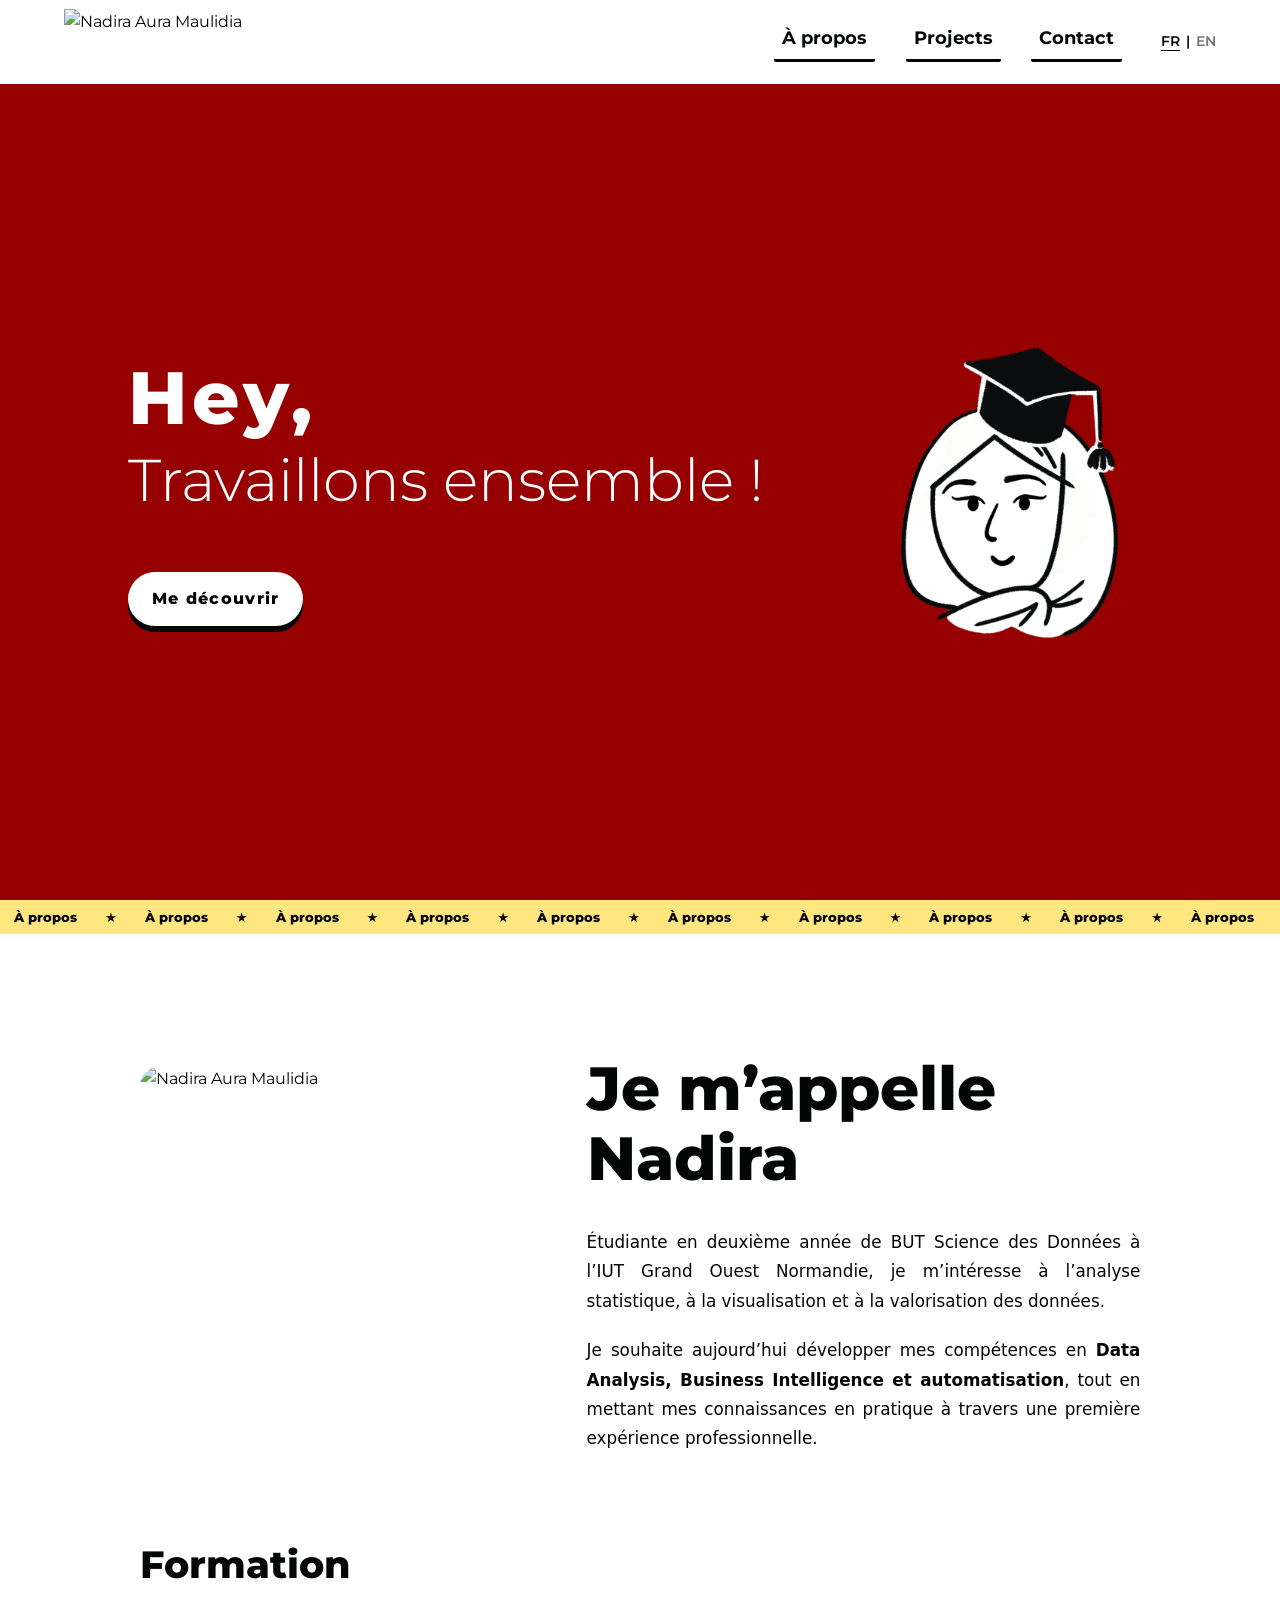
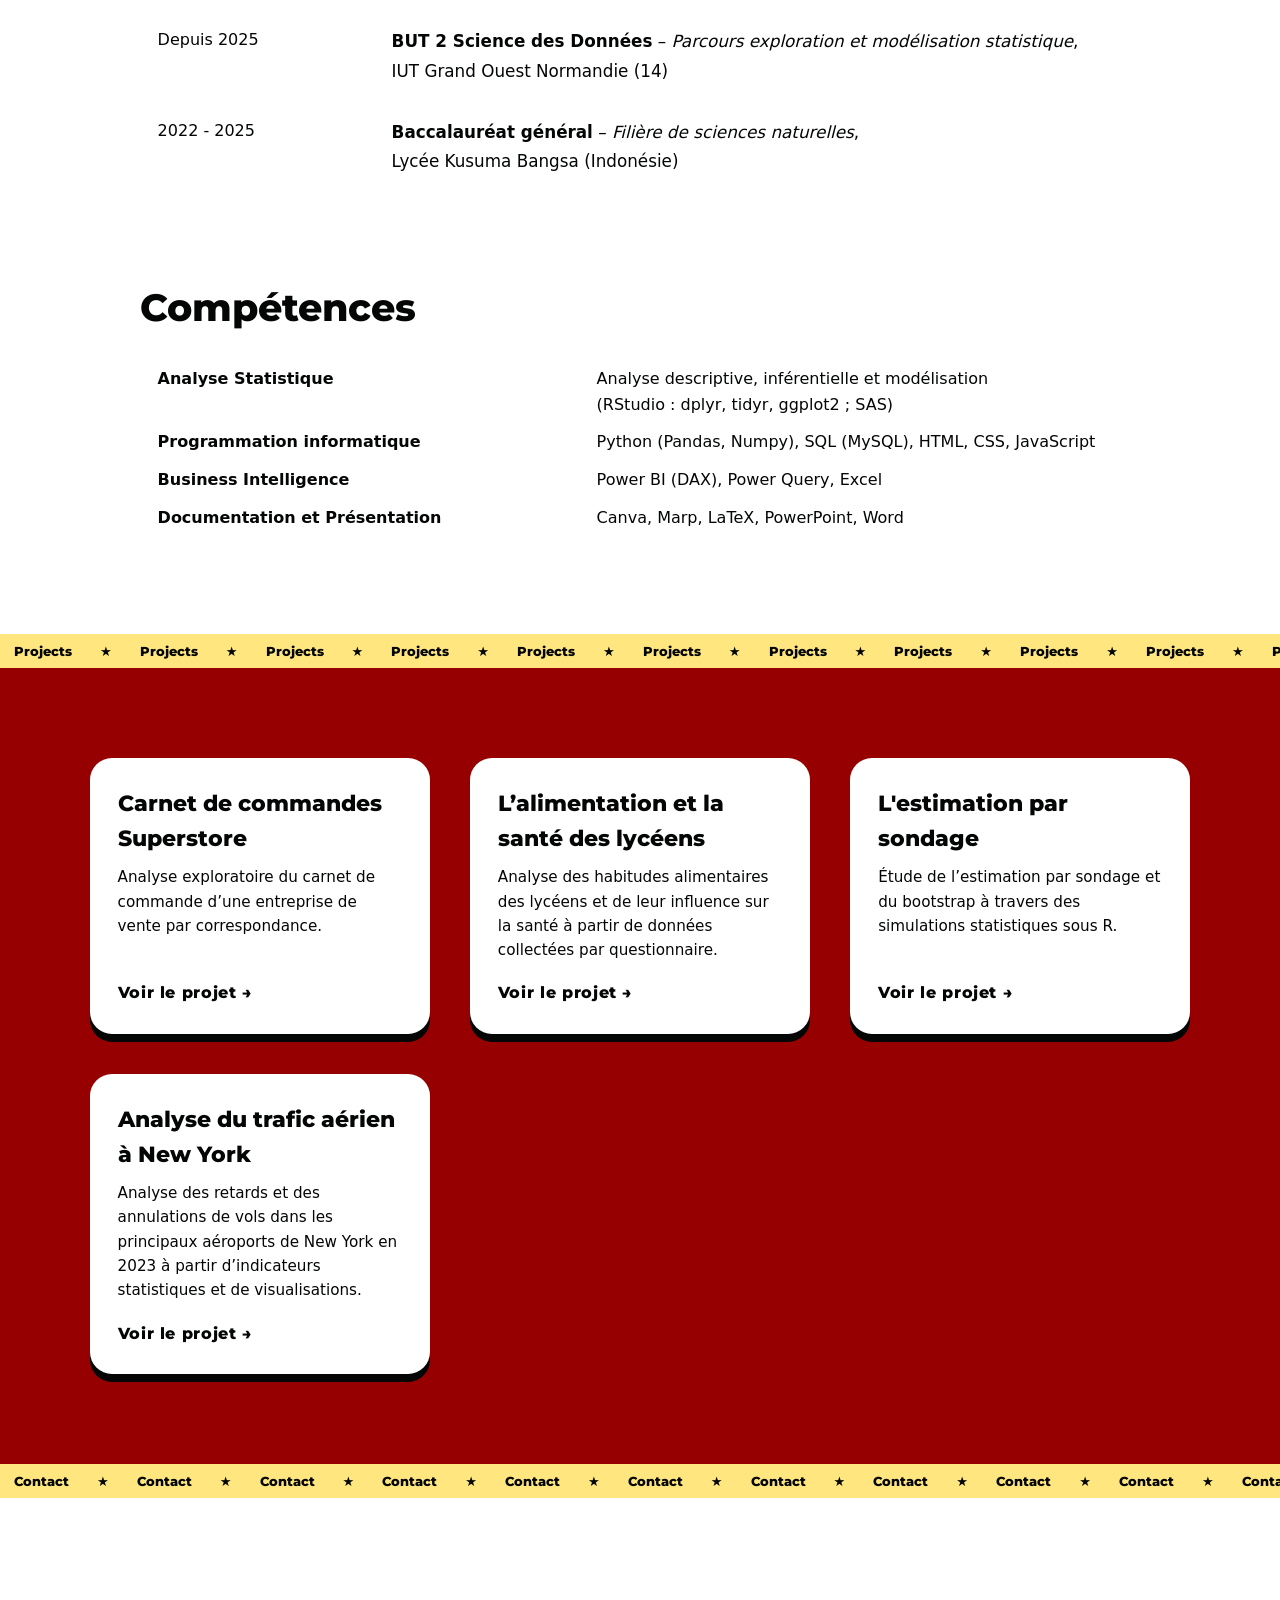
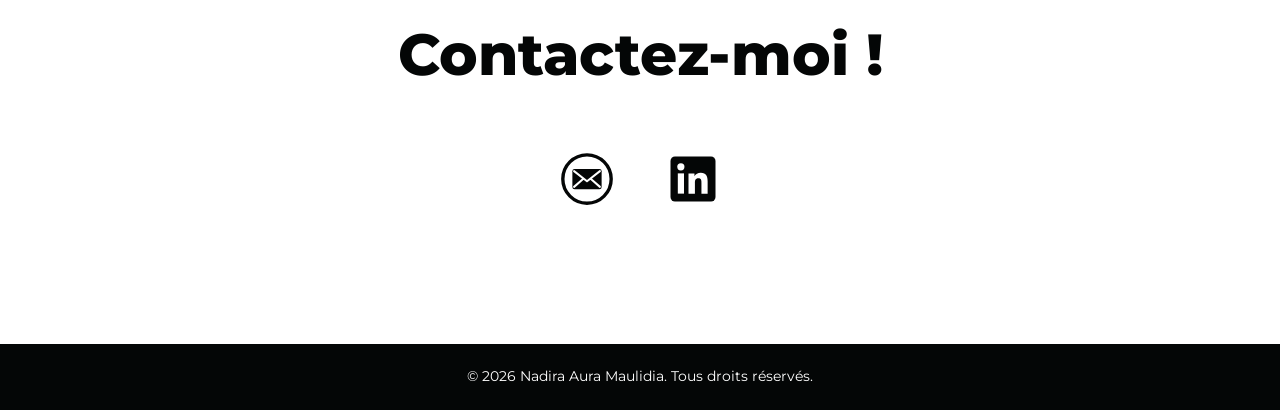
==== fr/index.html @ 89add8f6 "Add files via upload" ====
<!DOCTYPE html>
<html lang="fr">
<head>
  <meta charset="utf-8">
  <meta name="viewport" content="width=device-width, initial-scale=1">
  <title>Nadira Aura Maulidia</title>
  <meta name="description" content="Étudiante en deuxième année de BUT Science des Données à l’IUT Grand Ouest Normandie, je m’intéresse à l’analyse statistique, à la visualisation et à la valorisation des données.">
  <link rel="preconnect" href="https://fonts.googleapis.com">
  <link rel="preconnect" href="https://fonts.gstatic.com" crossorigin>
  <link href="https://fonts.googleapis.com/css2?family=Montserrat:wght@300;400;600;700;800&display=swap" rel="stylesheet">
  <link rel="stylesheet" href="../css/style.css">
</head>
<body>
  <header class="nav-bar">
    <div class="nav-inner">
      <a class="logo" href="index.html#home"><img src="../assets/logo.png" alt="Nadira Aura Maulidia"></a>
      <nav class="nav-links">
        <a class="link" href="index.html#about">À propos</a>
        <a class="link" href="index.html#projects">Projects</a>
        <a class="link" href="index.html#contact">Contact</a>
        <div class="lang"><a href="../fr/index.html" class="current">FR</a><span>|</span><a href="../en/index.html">EN</a></div>
      </nav>
    </div>
  </header>

  <main>
    <section class="hero" id="home">
      <div class="hero-inner">
        <div>
          <h1>Hey,</h1>
          <p class="sub">Travaillons ensemble !</p>
          <a class="btn" href="#about">Me découvrir</a>
        </div>
        <img src="../assets/illustration.png" alt="">
      </div>
    </section>

    <div id="about">
    <div class="band" aria-hidden="true">
      <div class="band-track"><span>À propos</span><span>★</span><span>À propos</span><span>★</span><span>À propos</span><span>★</span><span>À propos</span><span>★</span><span>À propos</span><span>★</span><span>À propos</span><span>★</span><span>À propos</span><span>★</span><span>À propos</span><span>★</span><span>À propos</span><span>★</span><span>À propos</span><span>★</span><span>À propos</span><span>★</span><span>À propos</span><span>★</span><span>À propos</span><span>★</span><span>À propos</span><span>★</span><span>À propos</span><span>★</span><span>À propos</span><span>★</span><span>À propos</span><span>★</span><span>À propos</span><span>★</span><span>À propos</span><span>★</span><span>À propos</span><span>★</span><span>À propos</span><span>★</span><span>À propos</span><span>★</span><span>À propos</span><span>★</span><span>À propos</span><span>★</span><span>À propos</span><span>★</span><span>À propos</span><span>★</span><span>À propos</span><span>★</span><span>À propos</span><span>★</span></div>
    </div>
    </div>
    <section class="about">
      <div class="about-top">
        <img src="../assets/photo.jpg" alt="Nadira Aura Maulidia">
        <div>
          <h2 class="name">Je m’appelle Nadira</h2>
          <p class="text">Étudiante en deuxième année de BUT Science des Données à l’IUT Grand Ouest Normandie, je m’intéresse à l’analyse statistique, à la visualisation et à la valorisation des données.</p>
          <p class="text">Je souhaite aujourd’hui développer mes compétences en <strong>Data Analysis, Business Intelligence et automatisation</strong>, tout en mettant mes connaissances en pratique à travers une première expérience professionnelle.</p>
        </div>
      </div>
      <h3>Formation</h3>
      <dl class="rows">
        <div class="row edu"><dt class="when">Depuis 2025</dt><dd class="text" style="text-align:left"><strong>BUT 2 Science des Données</strong> – <em>Parcours exploration et modélisation statistique</em>,<br>IUT Grand Ouest Normandie (14)</dd></div>
        <div class="row edu"><dt class="when">2022 - 2025</dt><dd class="text" style="text-align:left"><strong>Baccalauréat général</strong> – <em>Filière de sciences naturelles</em>,<br>Lycée Kusuma Bangsa (Indonésie)</dd></div>
      </dl>
      <h3>Compétences</h3>
      <dl class="rows skills">
        <div class="row"><dt>Analyse Statistique</dt><dd>Analyse descriptive, inférentielle et modélisation<br>(RStudio : dplyr, tidyr, ggplot2 ; SAS)</dd></div>
        <div class="row"><dt>Programmation informatique</dt><dd>Python (Pandas, Numpy), SQL (MySQL), HTML, CSS, JavaScript</dd></div>
        <div class="row"><dt>Business Intelligence</dt><dd>Power BI (DAX), Power Query, Excel</dd></div>
        <div class="row"><dt>Documentation et Présentation</dt><dd>Canva, Marp, LaTeX, PowerPoint, Word</dd></div>
      </dl>
    </section>

    <div id="projects">
    <div class="band" aria-hidden="true">
      <div class="band-track"><span>Projects</span><span>★</span><span>Projects</span><span>★</span><span>Projects</span><span>★</span><span>Projects</span><span>★</span><span>Projects</span><span>★</span><span>Projects</span><span>★</span><span>Projects</span><span>★</span><span>Projects</span><span>★</span><span>Projects</span><span>★</span><span>Projects</span><span>★</span><span>Projects</span><span>★</span><span>Projects</span><span>★</span><span>Projects</span><span>★</span><span>Projects</span><span>★</span><span>Projects</span><span>★</span><span>Projects</span><span>★</span><span>Projects</span><span>★</span><span>Projects</span><span>★</span><span>Projects</span><span>★</span><span>Projects</span><span>★</span><span>Projects</span><span>★</span><span>Projects</span><span>★</span><span>Projects</span><span>★</span><span>Projects</span><span>★</span><span>Projects</span><span>★</span><span>Projects</span><span>★</span><span>Projects</span><span>★</span><span>Projects</span><span>★</span></div>
    </div>
    </div>
    <section class="projects">
      <div class="cards">
        <a class="card" href="project-1.html">
          <h3>Carnet de commandes Superstore</h3>
          <p>Analyse exploratoire du carnet de commande d’une entreprise de vente par correspondance.</p>
          <span class="more">Voir le projet →</span>
        </a>
        <a class="card" href="project-2.html">
          <h3>L’alimentation et la santé des lycéens</h3>
          <p>Analyse des habitudes alimentaires des lycéens et de leur influence sur la santé à partir de données collectées par questionnaire.</p>
          <span class="more">Voir le projet →</span>
        </a>
        <a class="card" href="project-3.html">
          <h3>L'estimation par sondage</h3>
          <p>Étude de l’estimation par sondage et du bootstrap à travers des simulations statistiques sous R.</p>
          <span class="more">Voir le projet →</span>
        </a>
        <a class="card" href="project-4.html">
          <h3>Analyse du trafic aérien à New York</h3>
          <p>Analyse des retards et des annulations de vols dans les principaux aéroports de New York en 2023 à partir d’indicateurs statistiques et de visualisations.</p>
          <span class="more">Voir le projet →</span>
        </a>
      </div>
    </section>

    <div id="contact">
    <div class="band" aria-hidden="true">
      <div class="band-track"><span>Contact</span><span>★</span><span>Contact</span><span>★</span><span>Contact</span><span>★</span><span>Contact</span><span>★</span><span>Contact</span><span>★</span><span>Contact</span><span>★</span><span>Contact</span><span>★</span><span>Contact</span><span>★</span><span>Contact</span><span>★</span><span>Contact</span><span>★</span><span>Contact</span><span>★</span><span>Contact</span><span>★</span><span>Contact</span><span>★</span><span>Contact</span><span>★</span><span>Contact</span><span>★</span><span>Contact</span><span>★</span><span>Contact</span><span>★</span><span>Contact</span><span>★</span><span>Contact</span><span>★</span><span>Contact</span><span>★</span><span>Contact</span><span>★</span><span>Contact</span><span>★</span><span>Contact</span><span>★</span><span>Contact</span><span>★</span><span>Contact</span><span>★</span><span>Contact</span><span>★</span><span>Contact</span><span>★</span><span>Contact</span><span>★</span></div>
    </div>
    </div>
    <section class="contact">
      <h2>Contactez-moi !</h2>
      <div class="icons">
        <a href="mailto:hi.nadiraura@gmail.com" aria-label="Envoyer un e-mail"><svg viewBox="0 0 48 48" aria-hidden="true"><circle cx="24" cy="24" r="21.5" fill="none" stroke="#040606" stroke-width="3"/><rect x="11" y="15" width="26" height="18" rx="2" fill="#040606"/><path d="M12.5 17l11.5 9 11.5-9M12.5 31l8-7m15 7l-8-7" fill="none" stroke="#fff" stroke-width="1.8" stroke-linecap="round" stroke-linejoin="round"/></svg></a>
        <a href="https://www.linkedin.com/in/nadiraura" target="_blank" rel="noopener noreferrer" aria-label="LinkedIn"><svg viewBox="0 0 48 48" aria-hidden="true"><rect x="4" y="4" width="40" height="40" rx="4" fill="#040606"/><rect x="10.5" y="19" width="5.5" height="18" fill="#fff"/><circle cx="13.2" cy="13.2" r="3.2" fill="#fff"/><path d="M20 19h5.3v2.5c1-1.8 3-3 5.6-3 5 0 6.1 3.3 6.1 7.6V37h-5.5v-9.4c0-2.2 0-4.2-2.7-4.2s-3.1 2-3.1 4.1V37H20z" fill="#fff"/></svg></a>
      </div>
    </section>
  </main>

  <footer class="footer">© 2026 Nadira Aura Maulidia. Tous droits réservés.</footer>

  <script src="../js/nav.js"></script>
</body>
</html>
---- css/style.css ----
/* ===== Portfolio de Nadira — style inspiré de la maquette Canva ===== */
:root {
  --red: #970000;
  --yellow: #ffe67f;
  --black: #040606;
  --white: #ffffff;
  --max: 1180px;
  --nav-h: 84px;
}

* { box-sizing: border-box; margin: 0; padding: 0; }
html { scroll-behavior: smooth; scroll-padding-top: var(--nav-h); }
body {
  font-family: "Montserrat", "Segoe UI", system-ui, sans-serif;
  color: var(--black);
  background: var(--white);
  line-height: 1.6;
  -webkit-font-smoothing: antialiased;
}
a { color: inherit; text-decoration: none; }
ul { list-style: none; }
img { max-width: 100%; display: block; }

/* ---------- Barre de navigation ---------- */
.nav-bar {
  position: sticky; top: 0; z-index: 50; height: var(--nav-h);
  background: var(--white);
}
.nav-inner {
  max-width: 1366px; margin: 0 auto; height: 100%; padding: 0 clamp(16px, 5vw, 76px);
  display: flex; align-items: center; justify-content: space-between; gap: 16px;
}
.logo img { height: 66px; width: auto; }
.nav-links { display: flex; align-items: center; gap: clamp(12px, 2.4vw, 32px); }
.nav-links a.link {
  font-weight: 700; font-size: clamp(0.9rem, 1.4vw, 1.15rem);
  padding: 2px 8px 6px; border-bottom: 3px solid var(--black); border-radius: 2px;
  white-space: nowrap; transition: transform .15s;
}
.nav-links a.link:hover { transform: translateY(-2px); }
.lang { display: flex; gap: 6px; font-size: 0.85rem; font-weight: 600; margin-left: 8px; }
.lang a { opacity: .55; }
.lang a.current, .lang a:hover { opacity: 1; text-decoration: underline; text-underline-offset: 4px; }

/* ---------- Bandeau jaune défilant ---------- */
.band {
  background: var(--yellow); height: 34px; overflow: hidden; display: flex; align-items: center;
  font-weight: 800; font-size: 0.82rem; white-space: nowrap;
}
.band-track { display: flex; flex-shrink: 0; animation: scroll 60s linear infinite; }
.band-track span { padding: 0 14px; }
@keyframes scroll { to { transform: translateX(-50%); } }
@media (prefers-reduced-motion: reduce) { .band-track { animation: none; } }

/* ---------- Accueil ---------- */
.hero {
  background: var(--red); color: var(--white);
  min-height: calc(100vh - var(--nav-h)); display: flex; align-items: center;
}
.hero-inner {
  width: 100%; max-width: 1366px; margin: 0 auto; padding: 48px clamp(16px, 10vw, 136px);
  display: flex; align-items: center; justify-content: space-between; gap: 40px;
}
.hero h1 { font-size: clamp(2.8rem, 6vw, 4.6rem); font-weight: 800; letter-spacing: 0.05em; line-height: 1.1; }
.hero .sub { font-size: clamp(2rem, 4.6vw, 3.9rem); font-weight: 300; line-height: 1.2; margin-top: 6px; }
.btn {
  display: inline-block; margin-top: 56px; padding: 14px 24px; border-radius: 999px;
  background: var(--white); color: var(--black); font-weight: 800; letter-spacing: 0.08em;
  box-shadow: 0 6px 0 var(--black); transition: transform .15s, box-shadow .15s;
}
.btn:hover { transform: translateY(3px); box-shadow: 0 3px 0 var(--black); }
.btn.dark { background: var(--black); color: var(--white); box-shadow: 0 6px 0 var(--red); }
.btn.dark:hover { box-shadow: 0 3px 0 var(--red); }
.hero img { width: clamp(180px, 24vw, 300px); height: auto; flex-shrink: 0; }

/* ---------- À propos ---------- */
.about { max-width: var(--max); margin: 0 auto; padding: 120px clamp(16px, 7vw, 100px) 100px; }
.about-top { display: grid; grid-template-columns: 375px 1fr; gap: 72px; align-items: center; }
.about-top img { width: 100%; aspect-ratio: 1; object-fit: cover; border-radius: 20px; }
.about h2.name { font-size: clamp(2.2rem, 5vw, 3.8rem); font-weight: 800; line-height: 1.15; margin-bottom: 34px; }
.text { font-family: Verdana, "DejaVu Sans", sans-serif; font-size: 1.05rem; line-height: 1.75; text-align: justify; }
.text + .text { margin-top: 1.2em; }
.about h3 { font-size: clamp(1.7rem, 3vw, 2.4rem); font-weight: 800; margin: 80px 0 24px; }
.rows { display: grid; gap: 4px 0; font-family: Verdana, "DejaVu Sans", sans-serif; }
.row { display: grid; grid-template-columns: 210px 1fr; gap: 12px 24px; padding: 8px 18px; }
.row.edu { padding-bottom: 20px; }
.skills .row { grid-template-columns: 415px 1fr; padding: 4px 18px; }
.row dt { font-weight: 700; }
.edu .when { font-weight: 400; }

/* ---------- Projets ---------- */
.projects { background: var(--red); min-height: 70vh; padding: 90px clamp(16px, 7vw, 100px); }
.cards { max-width: var(--max); margin: 0 auto; display: grid; grid-template-columns: repeat(auto-fill, minmax(300px, 1fr)); gap: 40px; }
.card {
  display: flex; flex-direction: column; background: var(--white); border-radius: 22px;
  padding: 28px; box-shadow: 0 8px 0 var(--black); transition: transform .15s, box-shadow .15s;
}
.card:hover { transform: translateY(4px); box-shadow: 0 4px 0 var(--black); }
.card h3 { font-size: 1.35rem; font-weight: 800; margin-bottom: 10px; }
.card p { font-family: Verdana, "DejaVu Sans", sans-serif; font-size: 0.95rem; flex: 1; margin-bottom: 18px; }
.card .more { font-weight: 800; letter-spacing: .04em; }

/* ---------- Contact ---------- */
.contact { text-align: center; padding: 110px 16px 130px; }
.contact h2 { font-size: clamp(2.2rem, 5vw, 3.6rem); font-weight: 800; margin-bottom: 44px; }
.icons { display: flex; justify-content: center; gap: 36px; }
.icons a { display: inline-flex; padding: 8px; transition: transform .15s; }
.icons a:hover { transform: translateY(-4px); }
.icons svg { width: 54px; height: 54px; }

/* ---------- Page projet ---------- */
.project-page { max-width: 900px; margin: 0 auto; padding: 90px clamp(16px, 5vw, 40px) 120px; }
.project-page .back { font-weight: 800; border-bottom: 3px solid var(--black); }
.project-page h1 { font-size: clamp(2rem, 5vw, 3.2rem); font-weight: 800; line-height: 1.15; margin: 40px 0 16px; }
.project-page .summary { font-weight: 600; font-size: 1.15rem; margin-bottom: 28px; }
.project-page .text { text-align: left; }
.project-page .btn { margin-top: 44px; }

/* ---------- Pied de page ---------- */
.footer { background: var(--black); color: var(--white); text-align: center; padding: 22px 16px; font-size: 0.85rem; }

/* ---------- Mobile ---------- */
@media (max-width: 860px) {
  :root { --nav-h: 76px; }
  .logo img { height: 54px; }
  .hero-inner { flex-direction: column-reverse; align-items: flex-start; padding: 40px 24px 56px; }
  .hero img { width: 180px; }
  .btn { margin-top: 36px; }
  .about { padding-top: 70px; }
  .about-top { grid-template-columns: 1fr; gap: 32px; }
  .about-top img { max-width: 320px; }
  .row, .skills .row { grid-template-columns: 1fr; gap: 2px; padding: 8px 0; }
  .text { text-align: left; }
}
@media (max-width: 520px) {
  .nav-links a.link { padding: 2px 4px 4px; }
  .lang { margin-left: 0; }
}
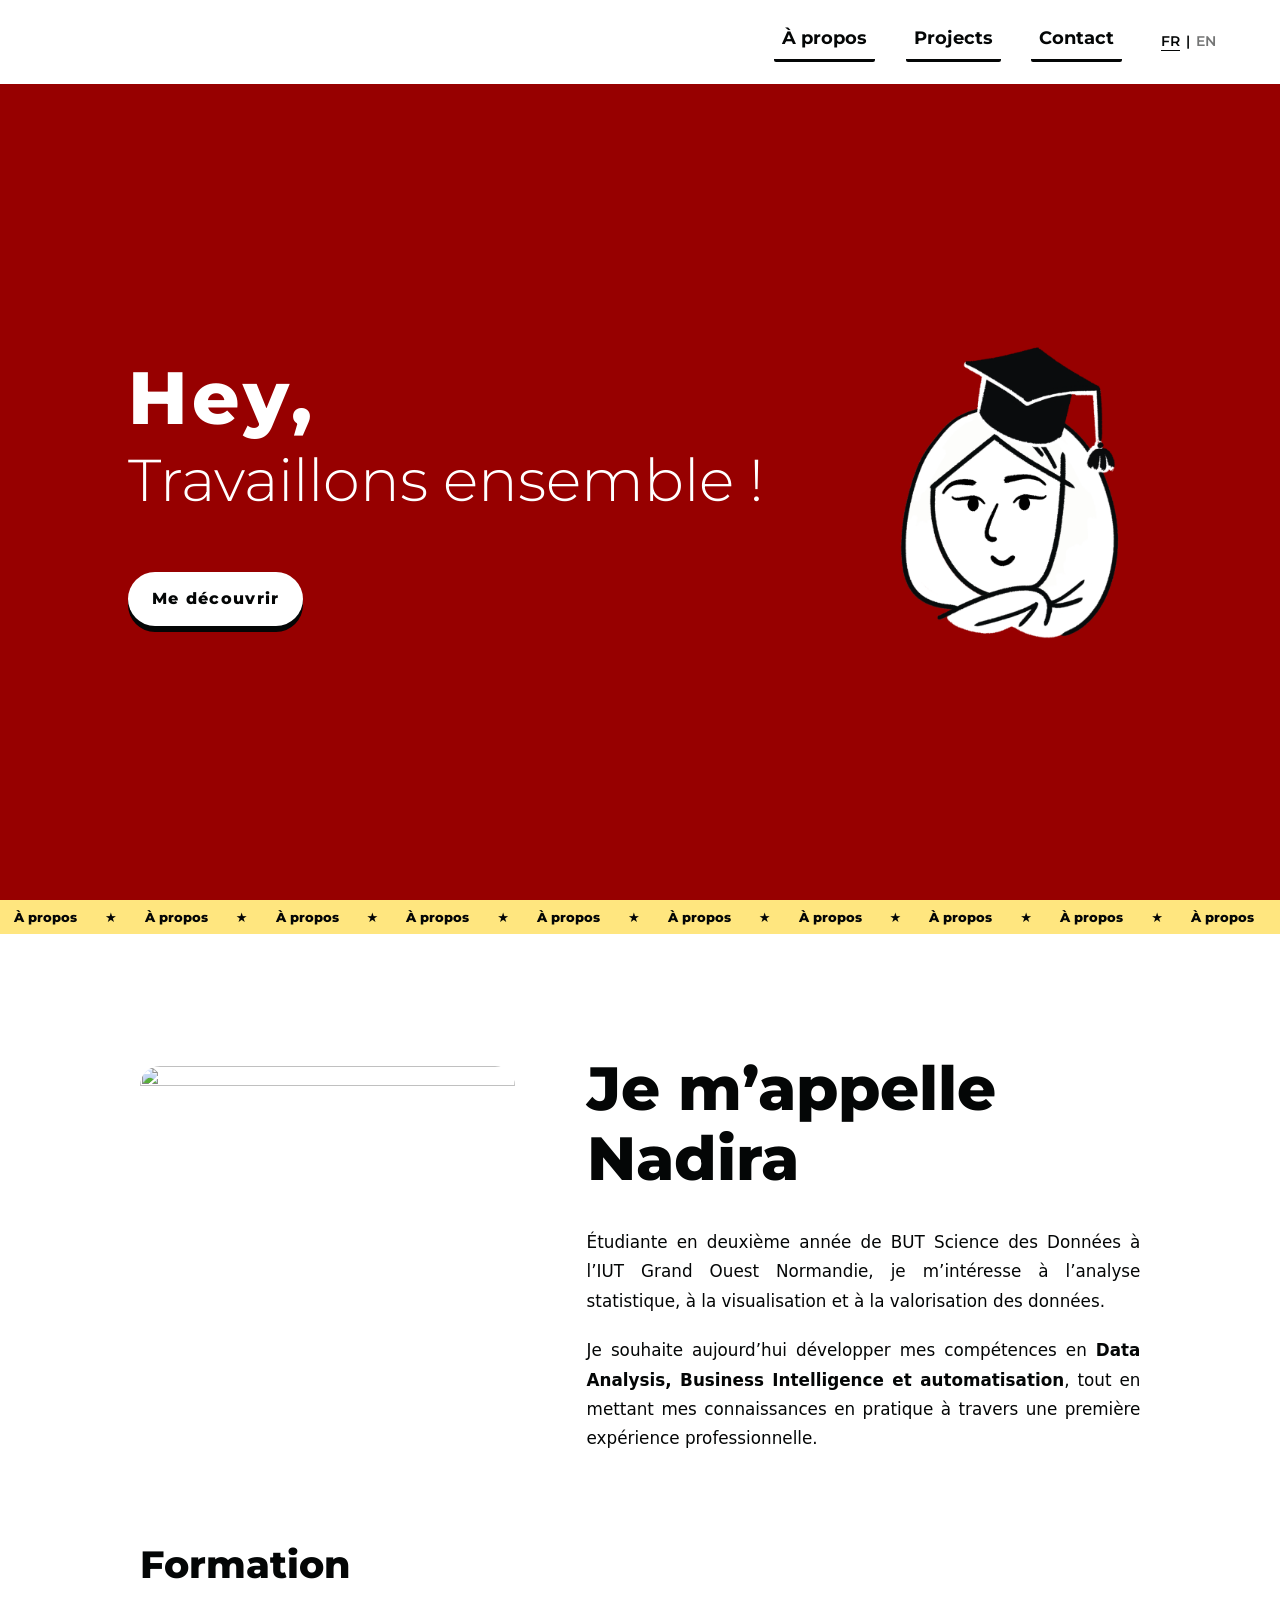
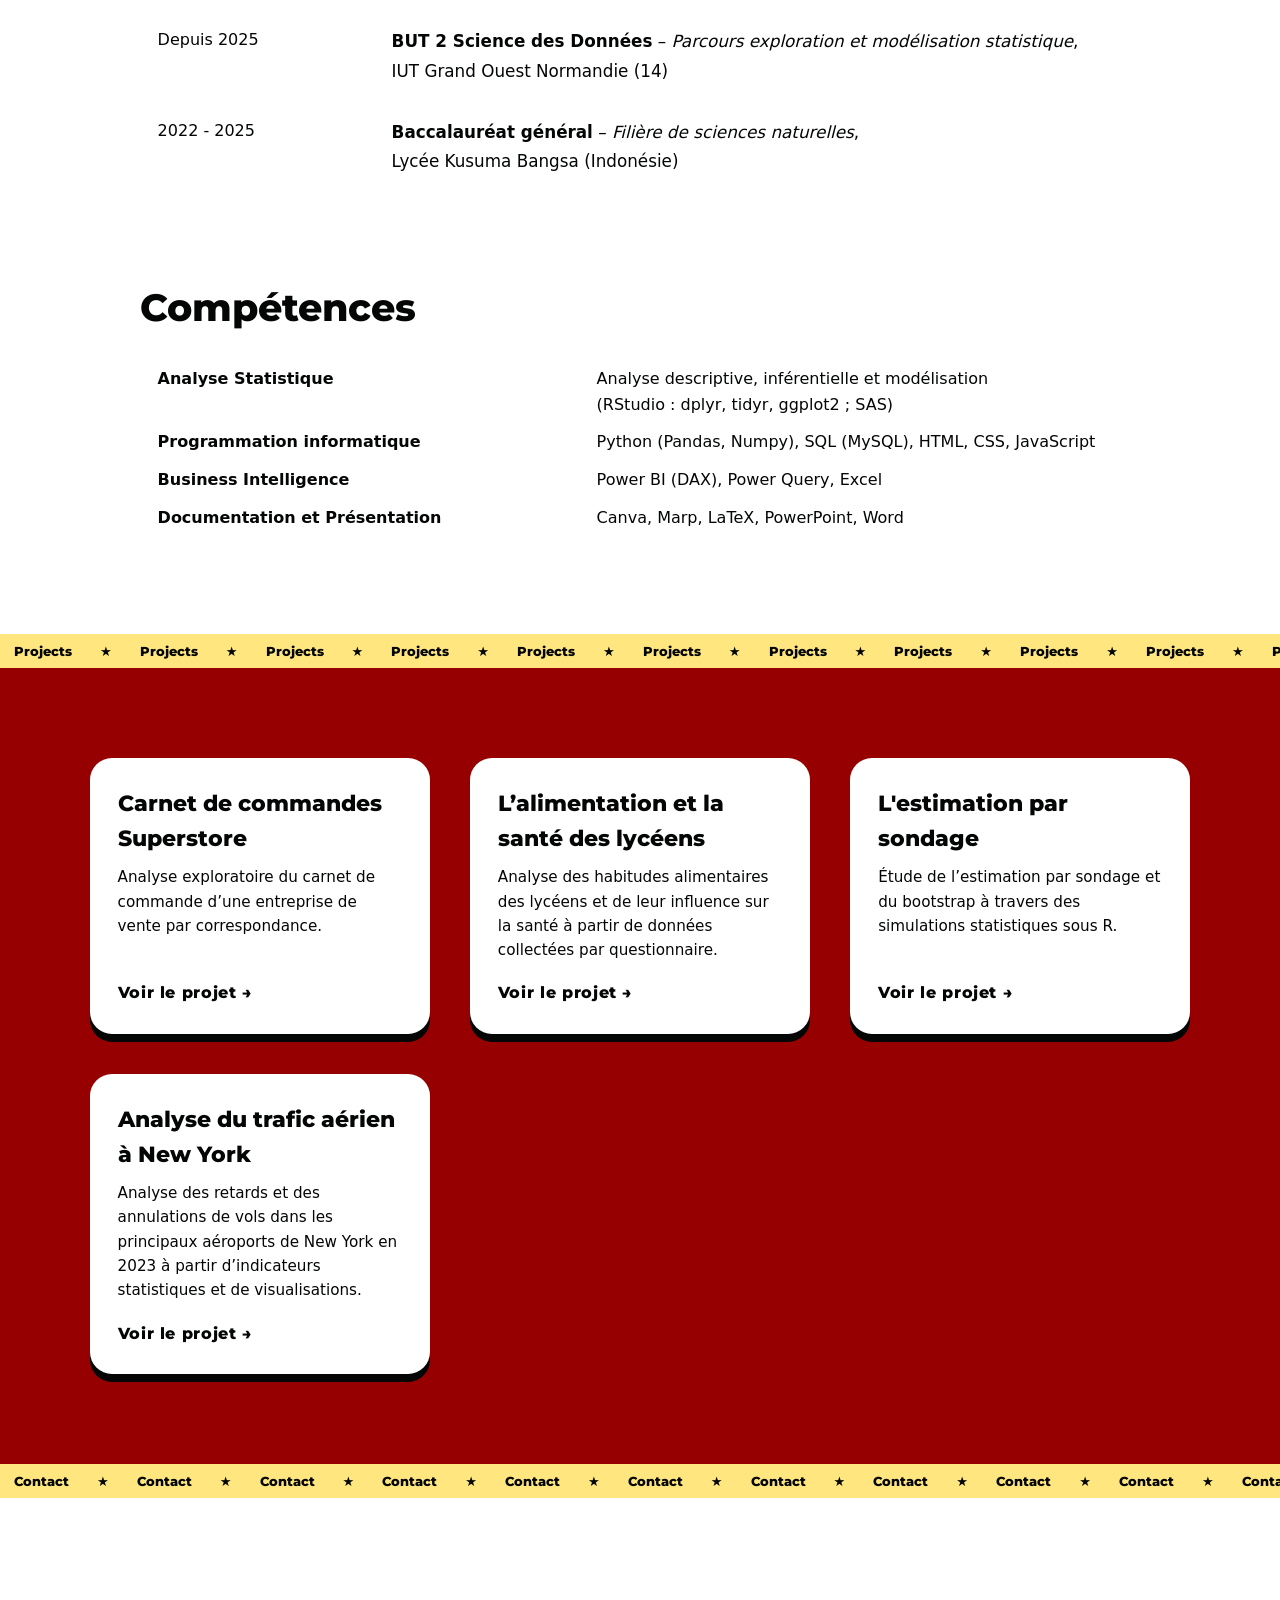
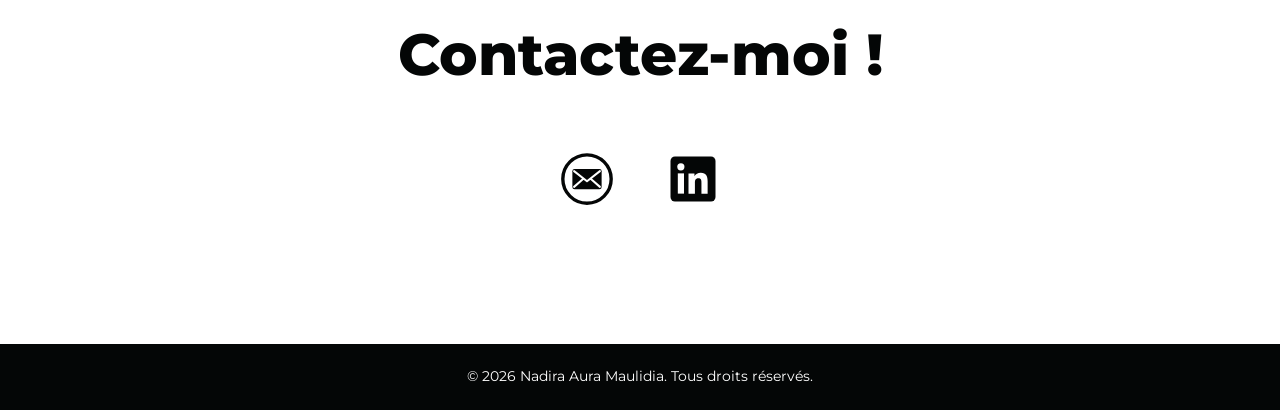
==== commit 09379263: "Update index.html" ====
--- a/fr/index.html
+++ b/fr/index.html
@@ -13,7 +13,7 @@
 <body>
   <header class="nav-bar">
     <div class="nav-inner">
-      <a class="logo" href="index.html#home"><img src="../assets/logo.png" alt="Nadira Aura Maulidia"></a>
+      <a class="logo" href="index.html#home"><img src="../assets/logo.png" alt=""></a>
       <nav class="nav-links">
         <a class="link" href="index.html#about">À propos</a>
         <a class="link" href="index.html#projects">Projects</a>
@@ -42,7 +42,7 @@
     </div>
     <section class="about">
       <div class="about-top">
-        <img src="../assets/photo.jpg" alt="Nadira Aura Maulidia">
+        <img src="../assets/photo.jpg" alt="">
         <div>
           <h2 class="name">Je m’appelle Nadira</h2>
           <p class="text">Étudiante en deuxième année de BUT Science des Données à l’IUT Grand Ouest Normandie, je m’intéresse à l’analyse statistique, à la visualisation et à la valorisation des données.</p>
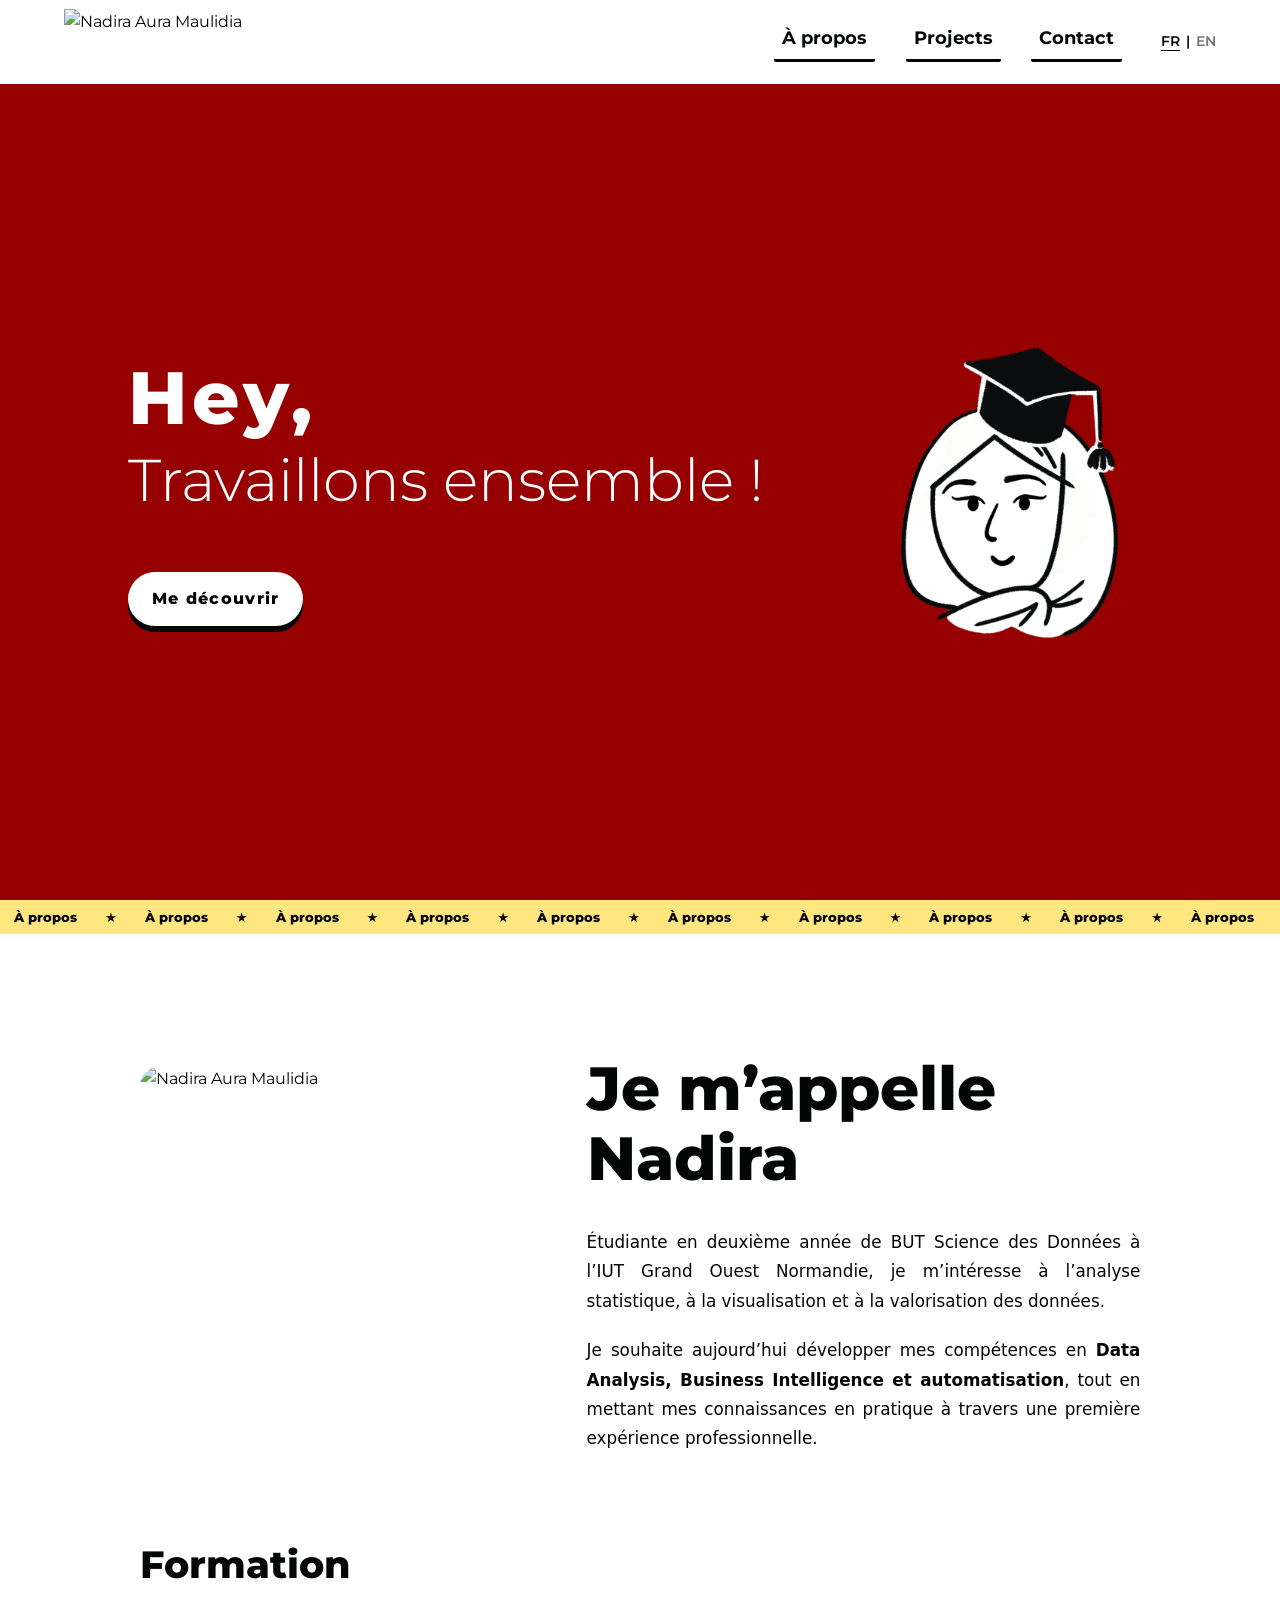
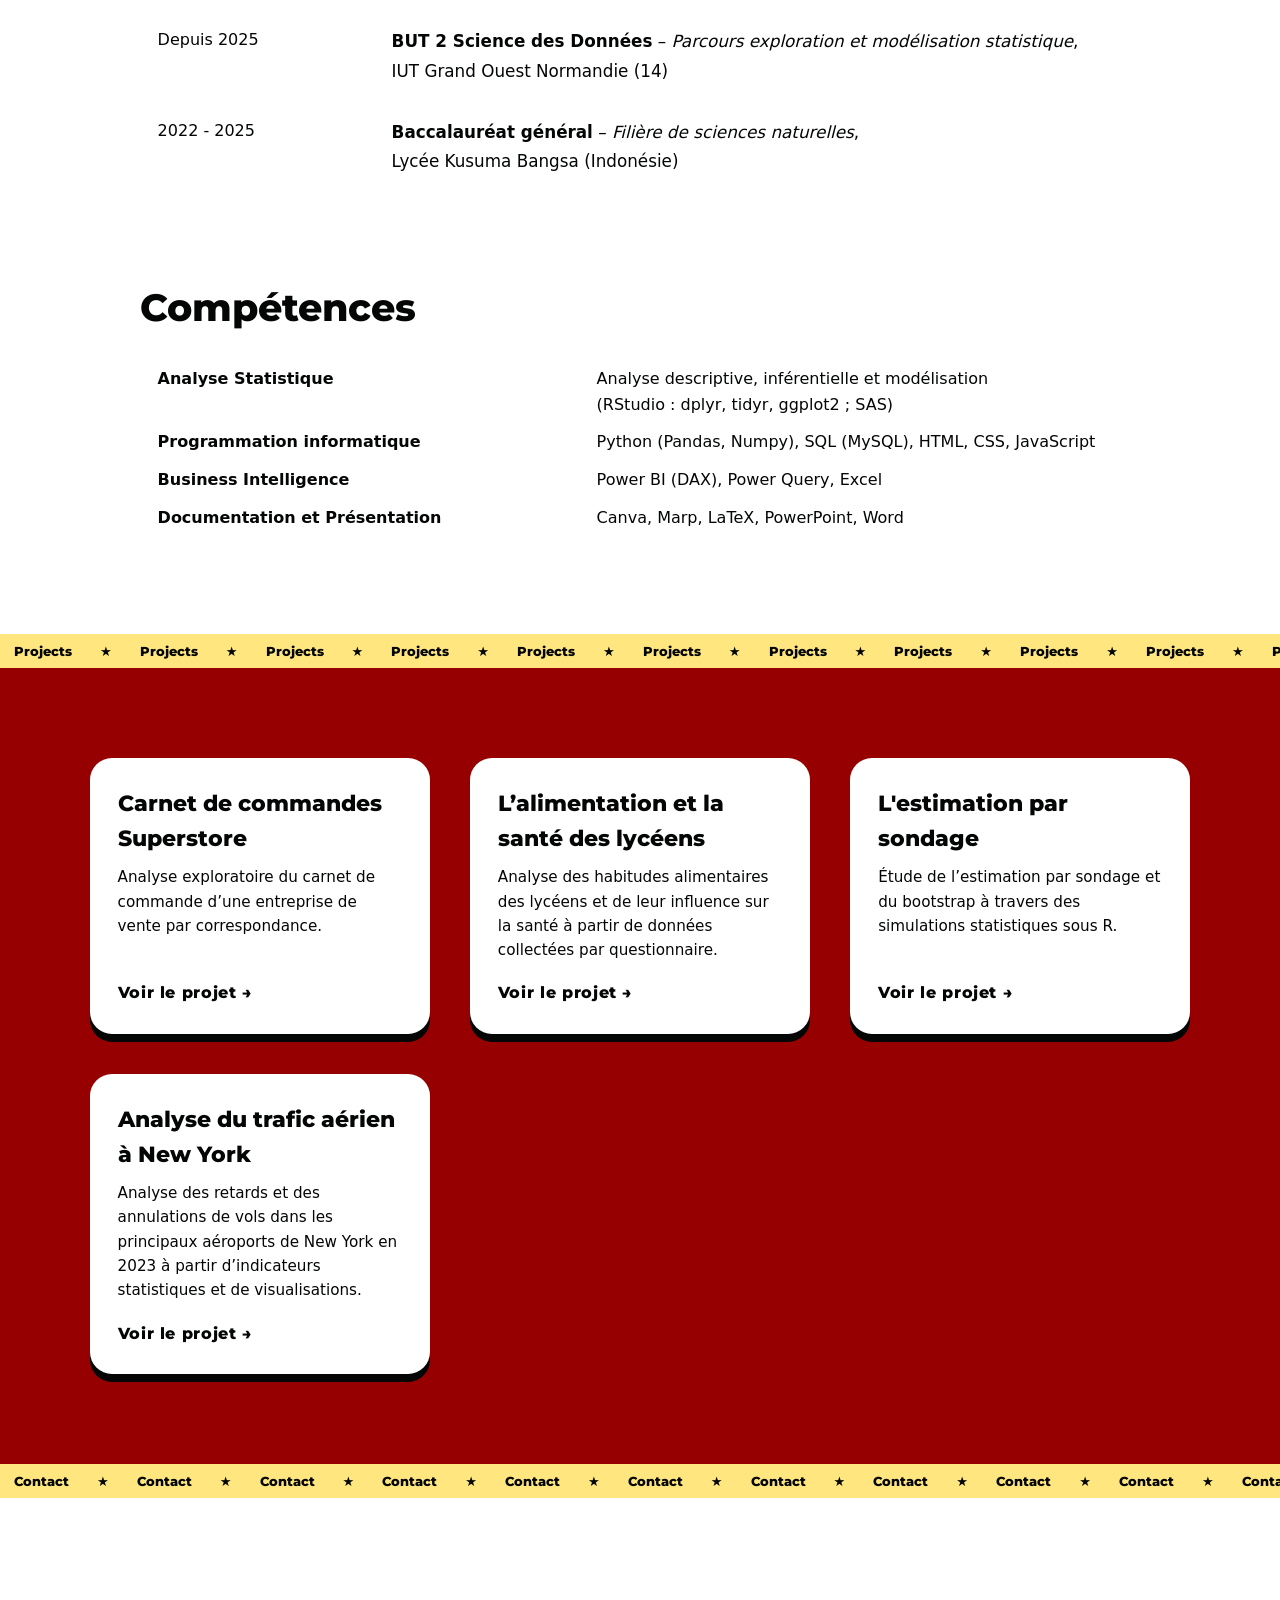
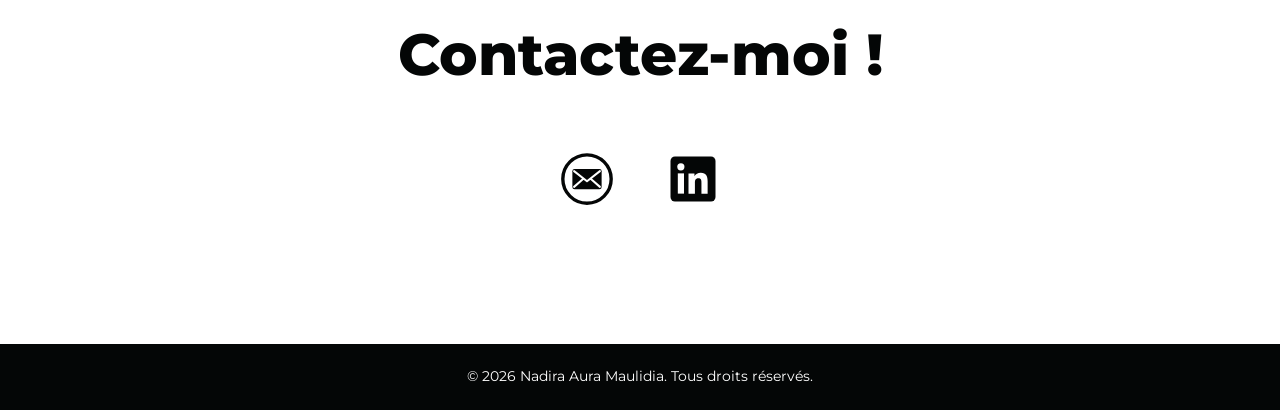
==== commit deb6f6c8: "Update index.html" ====
--- a/fr/index.html
+++ b/fr/index.html
@@ -13,7 +13,7 @@
 <body>
   <header class="nav-bar">
     <div class="nav-inner">
-      <a class="logo" href="index.html#home"><img src="../assets/logo.png" alt=""></a>
+      <a class="logo" href="index.html#home"><img src="../assets/logo.png" alt="Nadira Aura Maulidia"></a>
       <nav class="nav-links">
         <a class="link" href="index.html#about">À propos</a>
         <a class="link" href="index.html#projects">Projects</a>
@@ -42,7 +42,7 @@
     </div>
     <section class="about">
       <div class="about-top">
-        <img src="../assets/photo.jpg" alt="">
+        <img src="../assets/photo.jpg" alt="Nadira Aura Maulidia">
         <div>
           <h2 class="name">Je m’appelle Nadira</h2>
           <p class="text">Étudiante en deuxième année de BUT Science des Données à l’IUT Grand Ouest Normandie, je m’intéresse à l’analyse statistique, à la visualisation et à la valorisation des données.</p>
